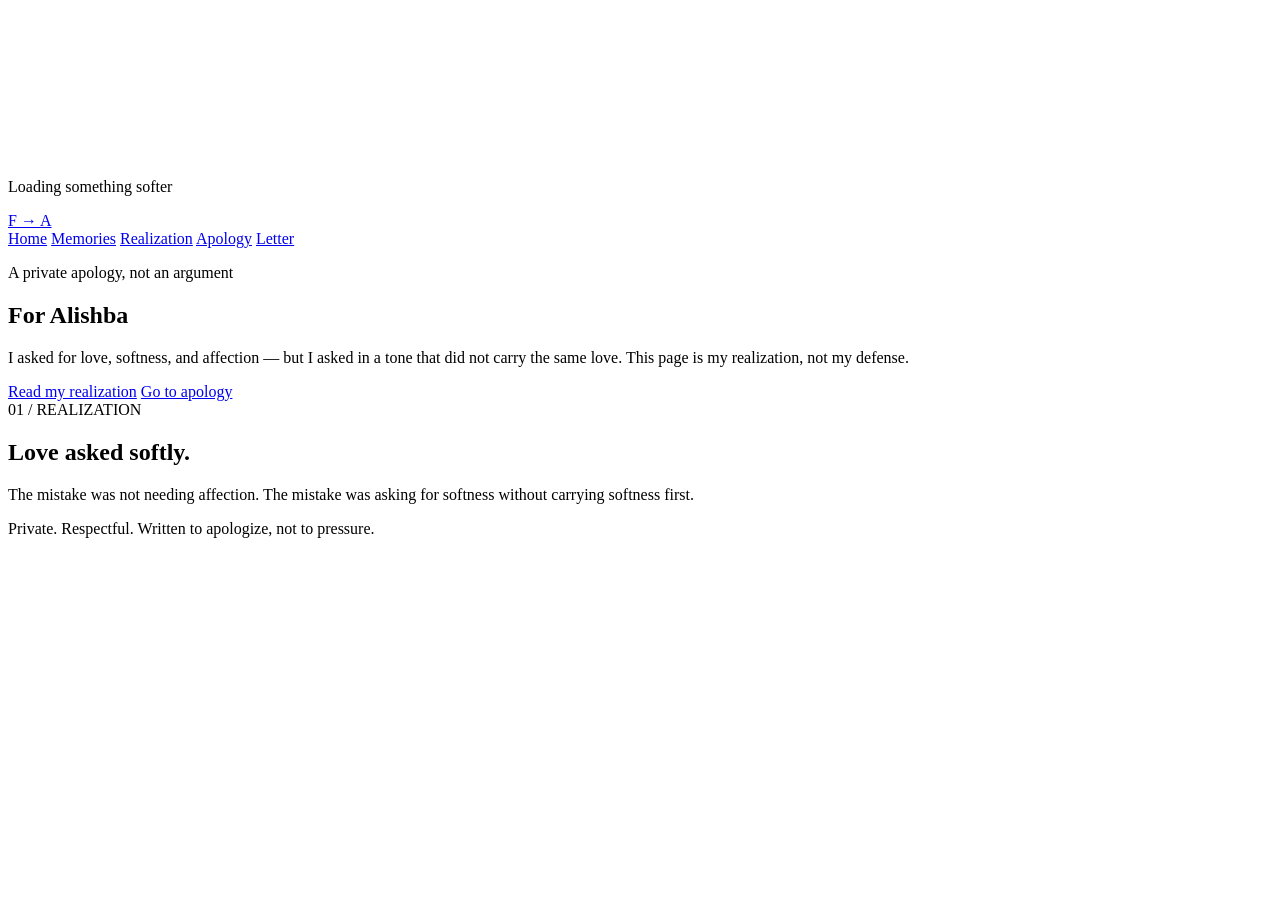
==== index.html @ db0b7504 "Add files via upload" ====
<!DOCTYPE html>
<html lang="en">
<head>
  <meta charset="UTF-8" />
  <meta name="viewport" content="width=device-width, initial-scale=1.0" />
  <meta name="theme-color" content="#070611" />
  <title>For Alishba — Home</title>
  <link rel="stylesheet" href="css/base.css" />
  <link rel="stylesheet" href="css/background.css" />
  <link rel="stylesheet" href="css/layout.css" />
  <link rel="stylesheet" href="css/components.css" />
  <link rel="stylesheet" href="css/animations.css" />
  <link rel="stylesheet" href="css/responsive.css" />
</head>
<body>
  <canvas id="motionCanvas" aria-hidden="true"></canvas>
  <div class="ambient" aria-hidden="true">
    <span class="orb orb-one"></span>
    <span class="orb orb-two"></span>
    <span class="orb orb-three"></span>
    <span class="aurora aurora-one"></span>
    <span class="aurora aurora-two"></span>
    <span class="noise"></span>
    <span class="moving-grid"></span>
  </div>
  <div class="cursor-glow" id="cursorGlow" aria-hidden="true"></div>
  <div class="preloader" id="preloader">
    <div class="preloader-ring"></div>
    <p>Loading something softer</p>
  </div>


<header class="site-header">
  <a class="logo magnetic" href="index.html">F → A</a>
  <nav class="site-nav" aria-label="Main navigation">
    <a href="index.html">Home</a>
    <a href="memories.html">Memories</a>
    <a href="realization.html">Realization</a>
    <a href="apology.html">Apology</a>
    <a href="letter.html">Letter</a>
  </nav>
</header>


<main>
  <section class="page hero-page">
    <div class="hero-grid">
      <div class="hero-copy-block reveal">
        <p class="eyebrow">A private apology, not an argument</p>

        <h1 class="hero-title fixed-title" aria-label="For Alishba">
          <span>For</span>
          <span class="gradient-word">Alishba</span>
        </h1>

        <p class="hero-copy">
          I asked for love, softness, and affection — but I asked in a tone that did not carry the same love.
          This page is my realization, not my defense.
        </p>

        <div class="hero-actions">
          <a class="btn btn-primary magnetic" href="realization.html">Read my realization</a>
          <a class="btn btn-ghost magnetic" href="apology.html">Go to apology</a>
        </div>
      </div>

      <div class="hero-visual reveal">
        <div class="orbit orbit-one"></div>
        <div class="orbit orbit-two"></div>

        <article class="glass-card tilt-card">
          <span class="card-number">01 / REALIZATION</span>
          <h2>Love asked softly.</h2>
          <p>
            The mistake was not needing affection. The mistake was asking for softness without carrying softness first.
          </p>
        </article>
      </div>
    </div>
  </section>
</main>


<footer class="site-footer">
  <p>Private. Respectful. Written to apologize, not to pressure.</p>
</footer>


  <script src="js/background.js"></script>
  <script src="js/animations.js"></script>
  <script src="js/interactions.js"></script>
  <script src="js/main.js"></script>
</body>
</html>
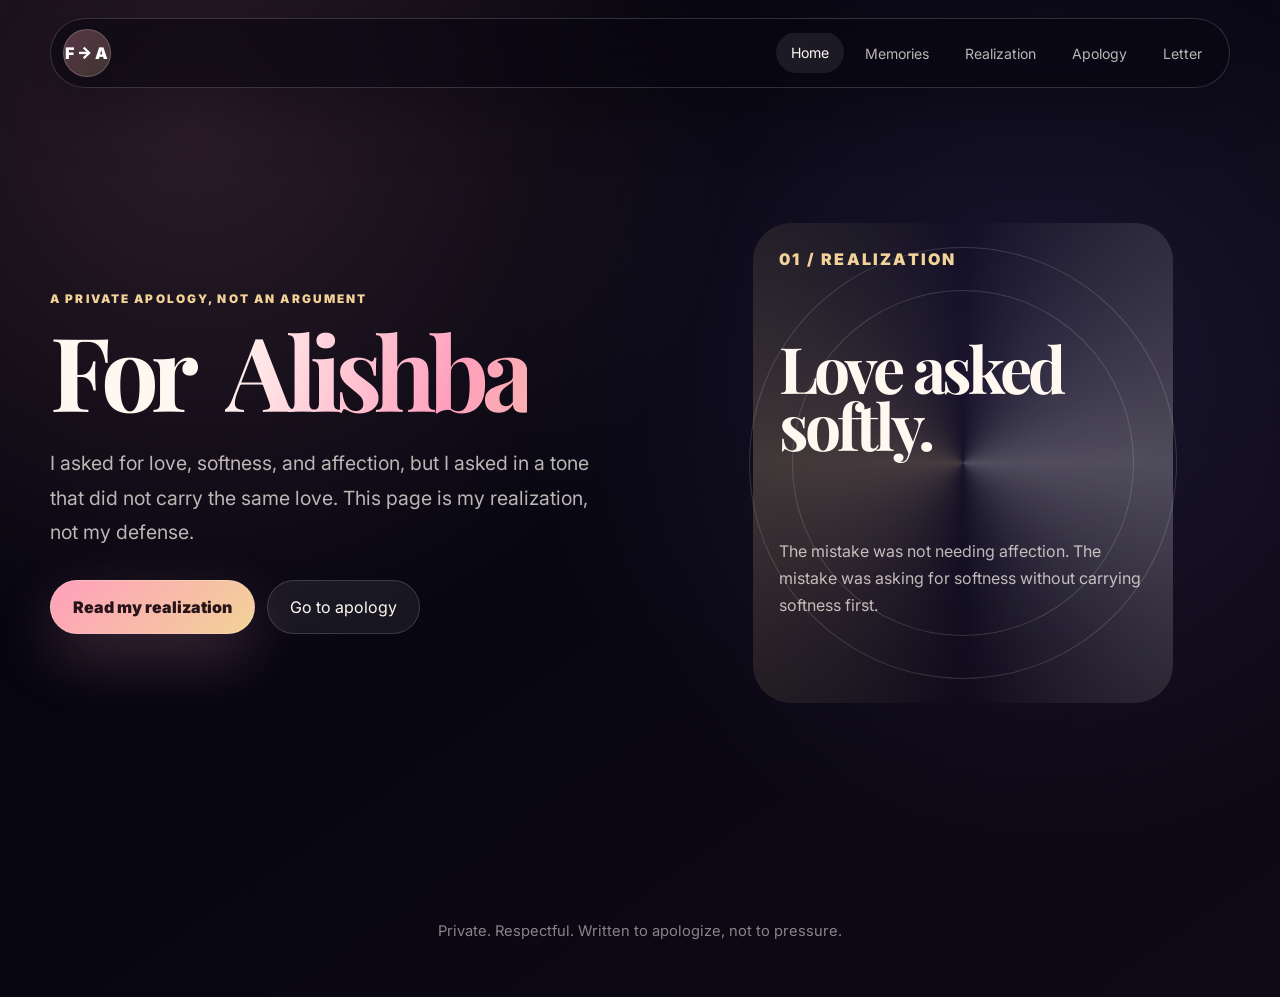
==== commit 5457db90: "Fix punctuation in hero-copy paragraph" ====
--- a/index.html
+++ b/index.html
@@ -54,7 +54,7 @@
         </h1>
 
         <p class="hero-copy">
-          I asked for love, softness, and affection — but I asked in a tone that did not carry the same love.
+          I asked for love, softness, and affection, but I asked in a tone that did not carry the same love.
           This page is my realization, not my defense.
         </p>
 
--- a/css/base.css
+++ b/css/base.css
@@ -0,0 +1,100 @@
+@import url("https://fonts.googleapis.com/css2?family=Inter:wght@400;500;600;700;800;900&family=Playfair+Display:wght@600;700;800&family=Cormorant+Garamond:wght@500;600;700&display=swap");
+
+:root {
+  --bg: #070611;
+  --bg2: #100916;
+  --text: #fff8f1;
+  --muted: rgba(255,248,241,.72);
+  --dim: rgba(255,248,241,.52);
+  --line: rgba(255,255,255,.16);
+  --line2: rgba(255,220,232,.42);
+  --panel: rgba(255,255,255,.075);
+  --panel2: rgba(255,255,255,.12);
+  --rose: #ff9fbd;
+  --gold: #f2d397;
+  --violet: #9a82ff;
+  --paper: #fff0cd;
+  --ink: #44291d;
+  --shadow: 0 32px 95px rgba(0,0,0,.48);
+  --max: 1180px;
+}
+
+*,
+*::before,
+*::after { box-sizing: border-box; }
+
+html { scroll-behavior: smooth; background: var(--bg); }
+
+body {
+  margin: 0;
+  min-height: 100vh;
+  color: var(--text);
+  background:
+    radial-gradient(circle at 15% 12%, rgba(255,159,189,.15), transparent 34rem),
+    radial-gradient(circle at 80% 35%, rgba(154,130,255,.12), transparent 32rem),
+    linear-gradient(145deg, #05040c, var(--bg) 46%, var(--bg2));
+  font-family: "Inter", system-ui, -apple-system, BlinkMacSystemFont, "Segoe UI", sans-serif;
+  overflow-x: hidden;
+}
+
+body.loaded .preloader {
+  opacity: 0;
+  pointer-events: none;
+  transform: scale(1.02);
+}
+
+a { color: inherit; text-decoration: none; }
+button { font: inherit; }
+p, h1, h2, h3 { margin-top: 0; }
+
+::selection {
+  background: rgba(255,159,189,.35);
+  color: #fff;
+}
+
+.preloader {
+  position: fixed;
+  inset: 0;
+  z-index: 999;
+  display: grid;
+  place-items: center;
+  align-content: center;
+  gap: 18px;
+  background: #070611;
+  transition: opacity .7s ease, transform .7s ease;
+}
+
+.preloader-ring {
+  width: 68px;
+  height: 68px;
+  border-radius: 50%;
+  border: 1px solid rgba(255,255,255,.16);
+  border-top-color: var(--rose);
+  border-right-color: var(--gold);
+  animation: spin 1.1s linear infinite;
+}
+
+.preloader p {
+  color: var(--muted);
+  letter-spacing: .14em;
+  text-transform: uppercase;
+  font-size: .72rem;
+}
+
+.glass {
+  border: 1px solid var(--line);
+  background:
+    linear-gradient(145deg, rgba(255,255,255,.12), rgba(255,255,255,.045)),
+    rgba(255,255,255,.035);
+  backdrop-filter: blur(22px);
+  box-shadow: var(--shadow);
+}
+
+.eyebrow {
+  color: var(--gold);
+  font-weight: 900;
+  font-size: .74rem;
+  letter-spacing: .18em;
+  text-transform: uppercase;
+  margin-bottom: 16px;
+}
--- a/css/background.css
+++ b/css/background.css
@@ -0,0 +1,89 @@
+#motionCanvas {
+  position: fixed;
+  inset: 0;
+  z-index: -5;
+  width: 100%;
+  height: 100%;
+}
+
+.ambient {
+  position: fixed;
+  inset: 0;
+  z-index: -4;
+  pointer-events: none;
+  overflow: hidden;
+}
+
+.orb {
+  position: absolute;
+  width: 38rem;
+  height: 38rem;
+  border-radius: 999px;
+  filter: blur(58px);
+  opacity: .26;
+  animation: orb-drift 20s ease-in-out infinite alternate;
+}
+
+.orb-one { top: -12rem; left: -11rem; background: #ff8db1; }
+.orb-two { top: 22rem; right: -14rem; background: #9a82ff; animation-delay: -8s; }
+.orb-three { bottom: -18rem; left: 32%; background: #f2d397; animation-delay: -14s; }
+
+.aurora {
+  position: absolute;
+  width: 70vw;
+  height: 16rem;
+  border-radius: 999px;
+  filter: blur(20px);
+  opacity: .18;
+  background: linear-gradient(90deg, transparent, rgba(255,159,189,.8), transparent);
+  transform: rotate(-12deg);
+  animation: aurora-float 14s ease-in-out infinite alternate;
+}
+
+.aurora-one { top: 14%; left: -24%; }
+.aurora-two {
+  right: -25%;
+  bottom: 10%;
+  background: linear-gradient(90deg, transparent, rgba(242,211,151,.75), transparent);
+  transform: rotate(16deg);
+  animation-delay: -7s;
+}
+
+.noise {
+  position: absolute;
+  inset: -50%;
+  opacity: .15;
+  background-image:
+    radial-gradient(circle, rgba(255,255,255,.08) 0 1px, transparent 1px),
+    radial-gradient(circle, rgba(255,255,255,.045) 0 1px, transparent 1px);
+  background-size: 22px 22px, 38px 38px;
+  animation: noise-move .6s steps(2) infinite;
+}
+
+.moving-grid {
+  position: absolute;
+  inset: 0;
+  opacity: .13;
+  background:
+    linear-gradient(rgba(255,255,255,.045) 1px, transparent 1px),
+    linear-gradient(90deg, rgba(255,255,255,.045) 1px, transparent 1px);
+  background-size: 58px 58px;
+  mask-image: radial-gradient(circle at 50% 40%, black, transparent 72%);
+  animation: grid-slide 14s linear infinite;
+}
+
+.cursor-glow {
+  position: fixed;
+  z-index: 20;
+  width: 28rem;
+  height: 28rem;
+  border-radius: 50%;
+  pointer-events: none;
+  transform: translate(-50%, -50%);
+  background: radial-gradient(circle, rgba(255,159,189,.12), transparent 62%);
+  opacity: 0;
+  transition: opacity .3s ease;
+  mix-blend-mode: screen;
+}
+
+body:hover .cursor-glow { opacity: 1; }
--- a/css/layout.css
+++ b/css/layout.css
@@ -0,0 +1,211 @@
+.site-header {
+  position: fixed;
+  top: 18px;
+  left: 50%;
+  z-index: 80;
+  width: min(var(--max), calc(100% - 32px));
+  transform: translateX(-50%);
+  display: flex;
+  justify-content: space-between;
+  align-items: center;
+  gap: 14px;
+  padding: 10px 12px;
+  border: 1px solid var(--line);
+  border-radius: 999px;
+  background: rgba(7,6,17,.58);
+  backdrop-filter: blur(22px);
+  box-shadow: 0 18px 65px rgba(0,0,0,.28);
+}
+
+.logo {
+  display: inline-grid;
+  place-items: center;
+  width: 48px;
+  height: 48px;
+  border-radius: 50%;
+  background: linear-gradient(135deg, rgba(255,159,189,.30), rgba(242,211,151,.20));
+  border: 1px solid rgba(255,255,255,.18);
+  color: #fff;
+  font-weight: 900;
+  flex: 0 0 auto;
+}
+
+.site-nav {
+  display: flex;
+  gap: 6px;
+  overflow-x: auto;
+  scrollbar-width: none;
+}
+
+.site-nav::-webkit-scrollbar { display: none; }
+
+.site-nav a {
+  color: var(--muted);
+  padding: 12px 15px;
+  border-radius: 999px;
+  font-size: .88rem;
+  transition: background .22s ease, color .22s ease, transform .22s ease;
+  white-space: nowrap;
+}
+
+.site-nav a:hover,
+.site-nav a.active {
+  background: rgba(255,255,255,.08);
+  color: var(--text);
+  transform: translateY(-1px);
+}
+
+.page {
+  width: min(var(--max), calc(100% - 32px));
+  margin: 0 auto;
+  padding: clamp(120px, 12vw, 175px) 0 clamp(80px, 10vw, 130px);
+}
+
+.hero-page {
+  min-height: 100svh;
+  display: grid;
+  align-items: center;
+}
+
+.hero-grid {
+  display: grid;
+  grid-template-columns: minmax(0, 1.02fr) minmax(340px, .98fr);
+  gap: clamp(34px, 7vw, 90px);
+  align-items: center;
+}
+
+.hero-copy-block { min-width: 0; }
+
+/* FIX: full “For Alishba” remains visible on desktop and mobile */
+.hero-title.fixed-title {
+  font-family: "Playfair Display", Georgia, serif;
+  font-size: clamp(4.2rem, 8vw, 8.8rem);
+  line-height: .94;
+  letter-spacing: -0.072em;
+  margin: 0 0 28px;
+  max-width: 100%;
+  white-space: normal;
+  overflow: visible;
+}
+
+.hero-title.fixed-title span {
+  display: inline-block;
+  margin-right: .16em;
+}
+
+.gradient-word {
+  color: transparent;
+  background: linear-gradient(110deg, #fff8f1, var(--rose), var(--gold), #fff8f1);
+  background-size: 240% 100%;
+  -webkit-background-clip: text;
+  background-clip: text;
+  animation: text-shimmer 5.5s ease-in-out infinite;
+}
+
+.hero-copy,
+.page-copy {
+  color: var(--muted);
+  line-height: 1.78;
+  font-size: clamp(1.03rem, 1.8vw, 1.22rem);
+  max-width: 760px;
+}
+
+.hero-actions,
+.next-actions,
+.choice-actions {
+  display: flex;
+  flex-wrap: wrap;
+  gap: 12px;
+  margin-top: 30px;
+}
+
+.hero-visual {
+  position: relative;
+  min-height: 540px;
+  display: grid;
+  place-items: center;
+}
+
+.orbit {
+  position: absolute;
+  border-radius: 50%;
+  border: 1px solid rgba(255,255,255,.15);
+  animation: orbit-breathe 5.5s ease-in-out infinite;
+}
+
+.orbit-one { inset: 10%; }
+.orbit-two { inset: 18%; animation-delay: -2s; }
+
+.glass-card {
+  position: relative;
+  width: min(420px, 92vw);
+  min-height: 480px;
+  border-radius: 38px;
+  padding: 26px;
+  overflow: hidden;
+  transform-style: preserve-3d;
+}
+
+.glass-card::before {
+  content: "";
+  position: absolute;
+  inset: -45%;
+  background: conic-gradient(from 0deg, transparent, rgba(255,255,255,.25), transparent, rgba(242,211,151,.22), transparent);
+  animation: rotate-slow 9s linear infinite;
+}
+
+.glass-card > * {
+  position: relative;
+  z-index: 2;
+}
+
+.card-number {
+  display: block;
+  color: var(--gold);
+  font-weight: 900;
+  letter-spacing: .14em;
+  margin-bottom: 70px;
+}
+
+.glass-card h2 {
+  font-family: "Playfair Display", Georgia, serif;
+  font-size: clamp(2.7rem, 5vw, 4.35rem);
+  line-height: .9;
+  letter-spacing: -.06em;
+  margin-bottom: 84px;
+  animation: word-float 4s ease-in-out infinite;
+}
+
+.glass-card p {
+  color: var(--muted);
+  line-height: 1.7;
+}
+
+.inner-page .page-head {
+  max-width: 940px;
+  margin-bottom: 42px;
+}
+
+.center-page {
+  min-height: 100svh;
+  display: grid;
+  place-items: center;
+}
+
+.page-title {
+  font-family: "Playfair Display", Georgia, serif;
+  font-size: clamp(2.7rem, 6.3vw, 5.8rem);
+  line-height: 1;
+  letter-spacing: -.06em;
+  margin-bottom: 20px;
+  text-wrap: balance;
+}
+
+.site-footer {
+  width: min(var(--max), calc(100% - 32px));
+  margin: 0 auto;
+  padding: 22px 0 42px;
+  color: var(--dim);
+  text-align: center;
+  font-size: .92rem;
+}
--- a/css/components.css
+++ b/css/components.css
@@ -0,0 +1,383 @@
+.btn {
+  position: relative;
+  display: inline-flex;
+  align-items: center;
+  justify-content: center;
+  min-height: 54px;
+  padding: 0 22px;
+  border-radius: 999px;
+  border: 1px solid var(--line);
+  cursor: pointer;
+  overflow: hidden;
+  transition: transform .25s ease, border-color .25s ease, background .25s ease;
+}
+
+.btn::after {
+  content: "";
+  position: absolute;
+  inset: 0;
+  transform: translateX(-120%);
+  background: linear-gradient(90deg, transparent, rgba(255,255,255,.18), transparent);
+  transition: transform .55s ease;
+}
+
+.btn:hover::after { transform: translateX(120%); }
+.btn:hover { transform: translateY(-3px); border-color: var(--line2); }
+
+.btn-primary {
+  color: #27131a;
+  background: linear-gradient(135deg, var(--rose), var(--gold));
+  font-weight: 900;
+  box-shadow: 0 24px 60px rgba(255,159,189,.22);
+}
+
+.btn-ghost {
+  color: var(--text);
+  background: rgba(255,255,255,.065);
+}
+
+.memory-grid {
+  display: grid;
+  grid-template-columns: repeat(4, 1fr);
+  gap: 16px;
+}
+
+.memory-card {
+  min-height: 350px;
+  border-radius: 32px;
+  padding: 24px;
+  position: relative;
+  overflow: hidden;
+  transform-style: preserve-3d;
+}
+
+.memory-card::before {
+  content: "";
+  position: absolute;
+  inset: -1px;
+  border-radius: inherit;
+  background: radial-gradient(circle at var(--mx, 50%) var(--my, 50%), rgba(255,255,255,.2), transparent 28%);
+  opacity: 0;
+  transition: opacity .24s ease;
+}
+
+.memory-card:hover::before { opacity: 1; }
+
+.memory-card > * {
+  position: relative;
+  z-index: 2;
+}
+
+.memory-card span {
+  display: inline-grid;
+  place-items: center;
+  width: 44px;
+  height: 44px;
+  border-radius: 50%;
+  color: var(--gold);
+  background: rgba(255,255,255,.07);
+  border: 1px solid var(--line);
+  margin-bottom: 96px;
+  font-weight: 900;
+}
+
+.memory-card h2 {
+  font-size: 1.25rem;
+  margin-bottom: 10px;
+}
+
+.memory-card p,
+.timeline-card p,
+.apology-card p,
+.choice-card p,
+.choice-response {
+  color: var(--muted);
+  line-height: 1.78;
+}
+
+.timeline {
+  position: relative;
+  padding-left: clamp(12px, 4vw, 76px);
+}
+
+.timeline-line {
+  position: absolute;
+  left: 22px;
+  top: 12px;
+  bottom: 12px;
+  width: 2px;
+  background: rgba(255,255,255,.12);
+  border-radius: 999px;
+  overflow: hidden;
+}
+
+.timeline-line span {
+  display: block;
+  width: 100%;
+  height: 0;
+  background: linear-gradient(180deg, var(--rose), var(--gold));
+  box-shadow: 0 0 28px rgba(255,159,189,.45);
+  transition: height .2s linear;
+}
+
+.timeline-item {
+  display: grid;
+  grid-template-columns: auto 1fr;
+  gap: 20px;
+  margin-bottom: 18px;
+  position: relative;
+}
+
+.timeline-dot {
+  width: 46px;
+  height: 46px;
+  border-radius: 50%;
+  display: grid;
+  place-items: center;
+  color: #28141b;
+  font-weight: 900;
+  background: linear-gradient(135deg, var(--gold), var(--rose));
+  box-shadow: 0 0 34px rgba(242,211,151,.25);
+  animation: dot-pulse 2.8s ease-in-out infinite;
+}
+
+.timeline-card {
+  border-radius: 24px;
+  padding: clamp(22px, 3vw, 36px);
+  position: relative;
+  overflow: hidden;
+}
+
+.timeline-card::after {
+  content: "";
+  position: absolute;
+  inset: 0;
+  background: linear-gradient(110deg, transparent, rgba(255,255,255,.07), transparent);
+  transform: translateX(-120%);
+}
+
+.timeline-card.in-view::after { animation: scan 1.2s ease forwards; }
+
+.timeline-label {
+  color: var(--gold) !important;
+  text-transform: uppercase;
+  letter-spacing: .16em;
+  font-size: .72rem;
+  font-weight: 900;
+  margin-bottom: 10px;
+}
+
+.timeline-card h2 {
+  font-size: clamp(1.35rem, 2.4vw, 2.05rem);
+  margin-bottom: 12px;
+}
+
+.apology-card,
+.choice-card {
+  width: min(960px, 100%);
+  border-radius: 42px;
+  padding: clamp(28px, 6vw, 70px);
+  position: relative;
+  overflow: hidden;
+}
+
+.apology-card::before,
+.choice-card::before {
+  content: "";
+  position: absolute;
+  inset: -30%;
+  background: conic-gradient(from 180deg, transparent, rgba(255,159,189,.16), transparent, rgba(242,211,151,.12), transparent);
+  animation: rotate-slow 14s linear infinite;
+}
+
+.apology-card > *,
+.choice-card > * {
+  position: relative;
+  z-index: 2;
+}
+
+.choice-card {
+  margin: 0 auto;
+  text-align: center;
+}
+
+.choice-card .page-copy {
+  margin-inline: auto;
+}
+
+.choice-response {
+  display: none;
+  max-width: 720px;
+  margin: 28px auto 0;
+  padding: 22px;
+  border-radius: 24px;
+  background: rgba(255,255,255,.07);
+  border: 1px solid var(--line);
+}
+
+.choice-response.visible {
+  display: block;
+  animation: response-in .65s ease both;
+}
+
+.letter-stage {
+  display: none;
+  place-items: center;
+  gap: 18px;
+  min-height: 590px;
+  margin-top: 38px;
+  perspective: 1500px;
+}
+
+.letter-stage.visible { display: grid; }
+
+.envelope-wrap {
+  display: grid;
+  place-items: center;
+  gap: 14px;
+  animation: float-soft 3s ease-in-out infinite;
+}
+
+.envelope-wrap p {
+  color: var(--dim);
+  letter-spacing: .14em;
+  text-transform: uppercase;
+  font-size: .72rem;
+}
+
+.envelope {
+  width: min(510px, 90vw);
+  height: 290px;
+  border: 0;
+  background: transparent;
+  cursor: pointer;
+  position: relative;
+  filter: drop-shadow(0 38px 46px rgba(0,0,0,.42));
+}
+
+.envelope-base {
+  position: absolute;
+  inset: 50px 0 0;
+  border-radius: 18px;
+  background: linear-gradient(145deg, #fff0cd, #e7c586);
+  overflow: hidden;
+}
+
+.envelope-base::before,
+.envelope-base::after {
+  content: "";
+  position: absolute;
+  inset: 0;
+  background: linear-gradient(34deg, transparent 49.5%, rgba(99,57,31,.17) 50%, transparent 50.8%);
+}
+
+.envelope-base::after {
+  background: linear-gradient(-34deg, transparent 49.5%, rgba(99,57,31,.17) 50%, transparent 50.8%);
+}
+
+.envelope-flap {
+  position: absolute;
+  top: 50px;
+  left: 0;
+  width: 100%;
+  height: 150px;
+  transform-origin: top center;
+  background: linear-gradient(180deg, #ffe2af, #e4bb76);
+  clip-path: polygon(0 0, 100% 0, 50% 100%);
+  transition: transform .85s cubic-bezier(.2,.9,.2,1);
+  z-index: 3;
+}
+
+.ribbon-lock {
+  position: absolute;
+  left: 50%;
+  top: 148px;
+  width: 94px;
+  height: 94px;
+  transform: translate(-50%, -50%);
+  border-radius: 50%;
+  background: radial-gradient(circle at 35% 25%, #ff8ba9, #78233e 67%);
+  z-index: 5;
+  box-shadow: 0 18px 36px rgba(91,23,45,.34);
+}
+
+.ribbon-lock::before,
+.ribbon-lock::after {
+  content: "";
+  position: absolute;
+  top: 37px;
+  width: 180px;
+  height: 22px;
+  background: linear-gradient(180deg, #b53558, #69192f);
+}
+
+.ribbon-lock::before { right: 72px; border-radius: 999px 0 0 999px; }
+.ribbon-lock::after { left: 72px; border-radius: 0 999px 999px 0; }
+
+.envelope.open .envelope-flap { transform: rotateX(178deg); }
+.envelope.open .ribbon-lock { animation: ribbon-pop .65s ease forwards; }
+
+.paper-letter {
+  width: min(820px, 94vw);
+  color: var(--ink);
+  transform-origin: top center;
+  transform: rotateX(-88deg) scaleY(.12);
+  opacity: 0;
+  max-height: 0;
+  overflow: hidden;
+  transition:
+    transform 1.1s cubic-bezier(.16,.92,.18,1),
+    max-height 1.25s cubic-bezier(.16,.92,.18,1),
+    opacity .7s ease;
+  filter: drop-shadow(0 46px 56px rgba(0,0,0,.42));
+}
+
+.paper-letter.open {
+  transform: rotateX(0) scaleY(1);
+  opacity: 1;
+  max-height: 1500px;
+}
+
+.paper-cap {
+  height: 38px;
+  border: 1px solid rgba(68,41,29,.18);
+  background:
+    radial-gradient(ellipse at center, rgba(68,41,29,.15), transparent 60%),
+    linear-gradient(90deg, #c99b58, #fff2c9 18%, #e7c586 50%, #fff2c9 82%, #c99b58);
+}
+
+.paper-cap.top { border-radius: 999px 999px 0 0; }
+.paper-cap.bottom { border-radius: 0 0 999px 999px; }
+
+.paper-body {
+  padding: clamp(24px, 5.5vw, 58px);
+  background:
+    linear-gradient(90deg, rgba(99,57,31,.08), transparent 12%, transparent 88%, rgba(99,57,31,.08)),
+    repeating-linear-gradient(0deg, transparent 0 30px, rgba(68,41,29,.045) 31px),
+    var(--paper);
+  border-inline: 1px solid rgba(68,41,29,.16);
+}
+
+.paper-body h2 {
+  font-family: "Cormorant Garamond", Georgia, serif;
+  text-align: center;
+  color: #5b2a24;
+  font-size: clamp(2.6rem, 7vw, 5rem);
+  line-height: .95;
+  letter-spacing: -.055em;
+  margin-bottom: 26px;
+}
+
+.paper-body p {
+  font-family: "Cormorant Garamond", Georgia, serif;
+  color: rgba(68,41,29,.88);
+  font-size: clamp(1.12rem, 2.2vw, 1.32rem);
+  line-height: 1.72;
+}
+
+.paper-signature {
+  text-align: right;
+  color: #5b2a24 !important;
+  font-weight: 700;
+  font-size: 1.7rem !important;
+}
--- a/css/animations.css
+++ b/css/animations.css
@@ -0,0 +1,73 @@
+.reveal {
+  opacity: 0;
+  transform: translateY(34px);
+  filter: blur(8px);
+  transition: opacity .82s ease, transform .82s ease, filter .82s ease;
+}
+
+.reveal.in-view {
+  opacity: 1;
+  transform: translateY(0);
+  filter: blur(0);
+}
+
+@keyframes spin { to { transform: rotate(360deg); } }
+
+@keyframes orb-drift {
+  from { transform: translate3d(-2rem, 1rem, 0) scale(1); }
+  to { transform: translate3d(4rem, -3rem, 0) scale(1.16); }
+}
+
+@keyframes aurora-float {
+  from { transform: translate3d(-3rem, 1rem, 0) rotate(-12deg) scale(1); }
+  to { transform: translate3d(5rem, -1.5rem, 0) rotate(-6deg) scale(1.08); }
+}
+
+@keyframes noise-move {
+  from { transform: translate3d(0, 0, 0); }
+  to { transform: translate3d(-22px, 18px, 0); }
+}
+
+@keyframes grid-slide {
+  from { background-position: 0 0, 0 0; }
+  to { background-position: 58px 58px, 58px 58px; }
+}
+
+@keyframes text-shimmer {
+  0%, 100% { background-position: 0% 50%; }
+  50% { background-position: 100% 50%; }
+}
+
+@keyframes orbit-breathe {
+  0%, 100% { transform: scale(1); opacity: .72; }
+  50% { transform: scale(1.06); opacity: 1; }
+}
+
+@keyframes rotate-slow { to { transform: rotate(360deg); } }
+
+@keyframes word-float {
+  0%, 100% { transform: translateY(0) rotate(-1deg); }
+  50% { transform: translateY(-9px) rotate(1deg); }
+}
+
+@keyframes dot-pulse {
+  0%, 100% { transform: scale(1); box-shadow: 0 0 34px rgba(242,211,151,.25); }
+  50% { transform: scale(1.07); box-shadow: 0 0 52px rgba(255,159,189,.34); }
+}
+
+@keyframes scan { to { transform: translateX(120%); } }
+
+@keyframes response-in {
+  from { opacity: 0; transform: translateY(16px) scale(.98); filter: blur(8px); }
+  to { opacity: 1; transform: translateY(0) scale(1); filter: blur(0); }
+}
+
+@keyframes float-soft {
+  0%, 100% { transform: translateY(0); }
+  50% { transform: translateY(-12px); }
+}
+
+@keyframes ribbon-pop {
+  from { transform: translate(-50%, -50%) scale(1) rotate(0); opacity: 1; }
+  to { transform: translate(-50%, -120%) scale(.2) rotate(24deg); opacity: 0; }
+}
--- a/css/responsive.css
+++ b/css/responsive.css
@@ -0,0 +1,77 @@
+@media (max-width: 980px) {
+  .hero-grid { grid-template-columns: 1fr; }
+  .hero-visual { min-height: 440px; }
+  .memory-grid { grid-template-columns: repeat(2, 1fr); }
+  .memory-card { min-height: 300px; }
+}
+
+@media (max-width: 720px) {
+  .site-header {
+    top: 10px;
+    border-radius: 24px;
+    align-items: flex-start;
+  }
+
+  .site-nav {
+    max-width: calc(100% - 62px);
+  }
+
+  .site-nav a {
+    padding: 12px 12px;
+    font-size: .82rem;
+  }
+
+  .page {
+    width: min(100% - 24px, var(--max));
+    padding-top: 116px;
+  }
+
+  .hero-title.fixed-title {
+    font-size: clamp(3.4rem, 15vw, 5.7rem);
+    line-height: .96;
+    letter-spacing: -.06em;
+  }
+
+  .hero-title.fixed-title span {
+    margin-right: .10em;
+  }
+
+  .hero-actions,
+  .next-actions,
+  .choice-actions {
+    display: grid;
+  }
+
+  .btn { width: 100%; }
+
+  .hero-visual { min-height: 360px; }
+  .glass-card { min-height: 390px; }
+  .glass-card h2 { margin-bottom: 55px; }
+
+  .memory-grid { grid-template-columns: 1fr; }
+
+  .timeline { padding-left: 0; }
+  .timeline-line { left: 21px; }
+  .timeline-item { gap: 12px; }
+  .timeline-dot { width: 42px; height: 42px; }
+
+  .apology-card,
+  .choice-card {
+    border-radius: 30px;
+  }
+
+  .envelope { height: 245px; }
+}
+
+@media (prefers-reduced-motion: reduce) {
+  *,
+  *::before,
+  *::after {
+    animation-duration: .001ms !important;
+    animation-iteration-count: 1 !important;
+    transition-duration: .001ms !important;
+    scroll-behavior: auto !important;
+  }
+
+  #motionCanvas { display: none; }
+}
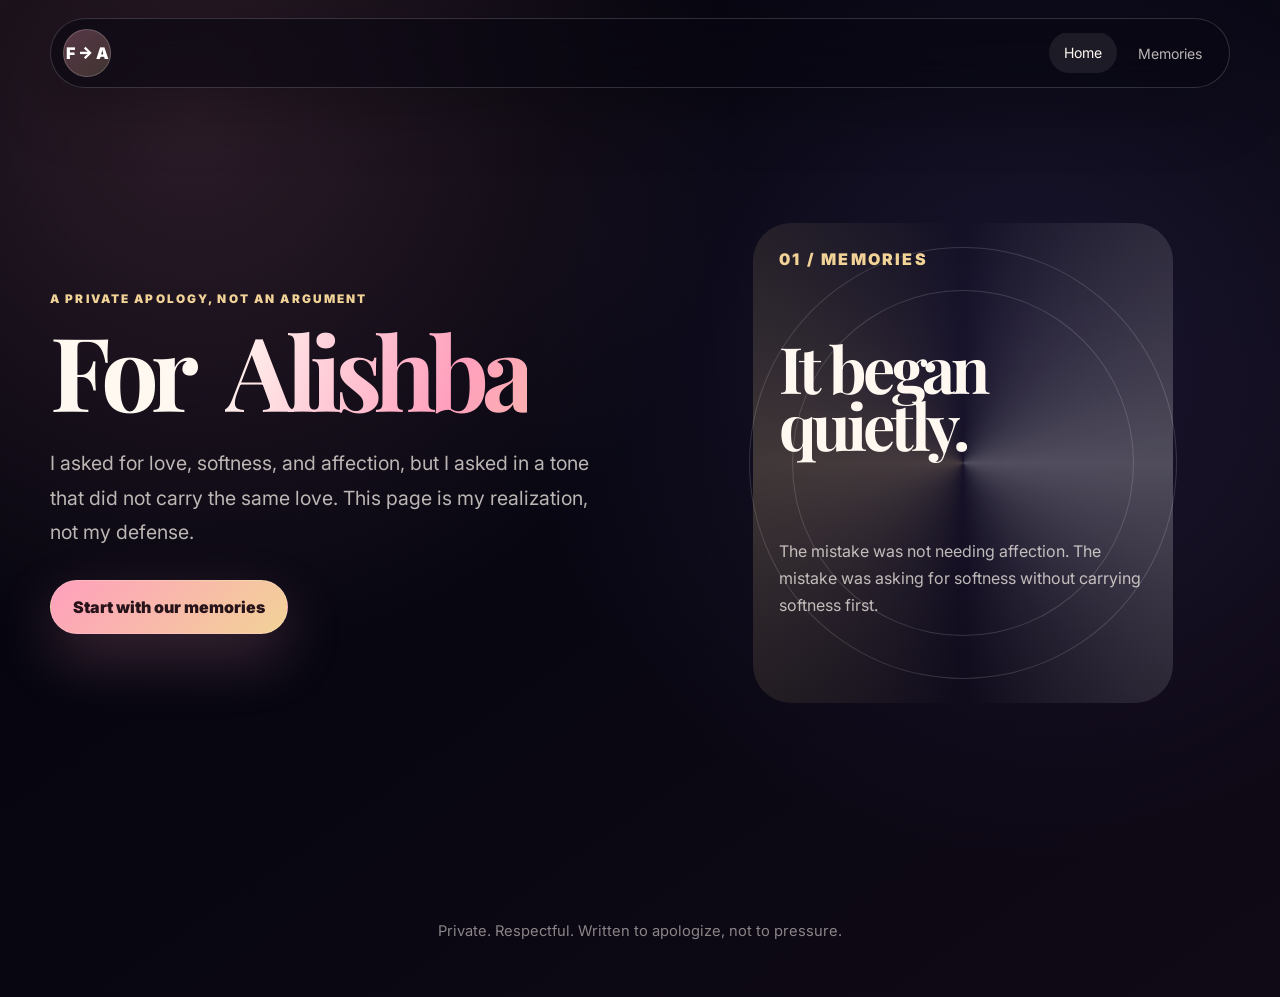
==== commit f7f64a77: "Change title and update navigation links Updated the title and modified navigation and content secti" ====
--- a/index.html
+++ b/index.html
@@ -4,7 +4,7 @@
   <meta charset="UTF-8" />
   <meta name="viewport" content="width=device-width, initial-scale=1.0" />
   <meta name="theme-color" content="#070611" />
-  <title>For Alishba — Home</title>
+  <title>For Alishba : Heartfelt Apology</title>
   <link rel="stylesheet" href="css/base.css" />
   <link rel="stylesheet" href="css/background.css" />
   <link rel="stylesheet" href="css/layout.css" />
@@ -33,12 +33,9 @@
 <header class="site-header">
   <a class="logo magnetic" href="index.html">F → A</a>
   <nav class="site-nav" aria-label="Main navigation">
-    <a href="index.html">Home</a>
-    <a href="memories.html">Memories</a>
-    <a href="realization.html">Realization</a>
-    <a href="apology.html">Apology</a>
-    <a href="letter.html">Letter</a>
-  </nav>
+  <a href="index.html">Home</a>
+  <a href="memories.html">Memories</a>
+</nav>
 </header>
 
 
@@ -59,9 +56,8 @@
         </p>
 
         <div class="hero-actions">
-          <a class="btn btn-primary magnetic" href="realization.html">Read my realization</a>
-          <a class="btn btn-ghost magnetic" href="apology.html">Go to apology</a>
-        </div>
+        <a class="btn btn-primary magnetic" href="memories.html">Start with our memories</a>
+      </div>
       </div>
 
       <div class="hero-visual reveal">
@@ -69,8 +65,8 @@
         <div class="orbit orbit-two"></div>
 
         <article class="glass-card tilt-card">
-          <span class="card-number">01 / REALIZATION</span>
-          <h2>Love asked softly.</h2>
+          <span class="card-number">01 / MEMORIES</span>
+          <h2>It began quietly.</h2>
           <p>
             The mistake was not needing affection. The mistake was asking for softness without carrying softness first.
           </p>
